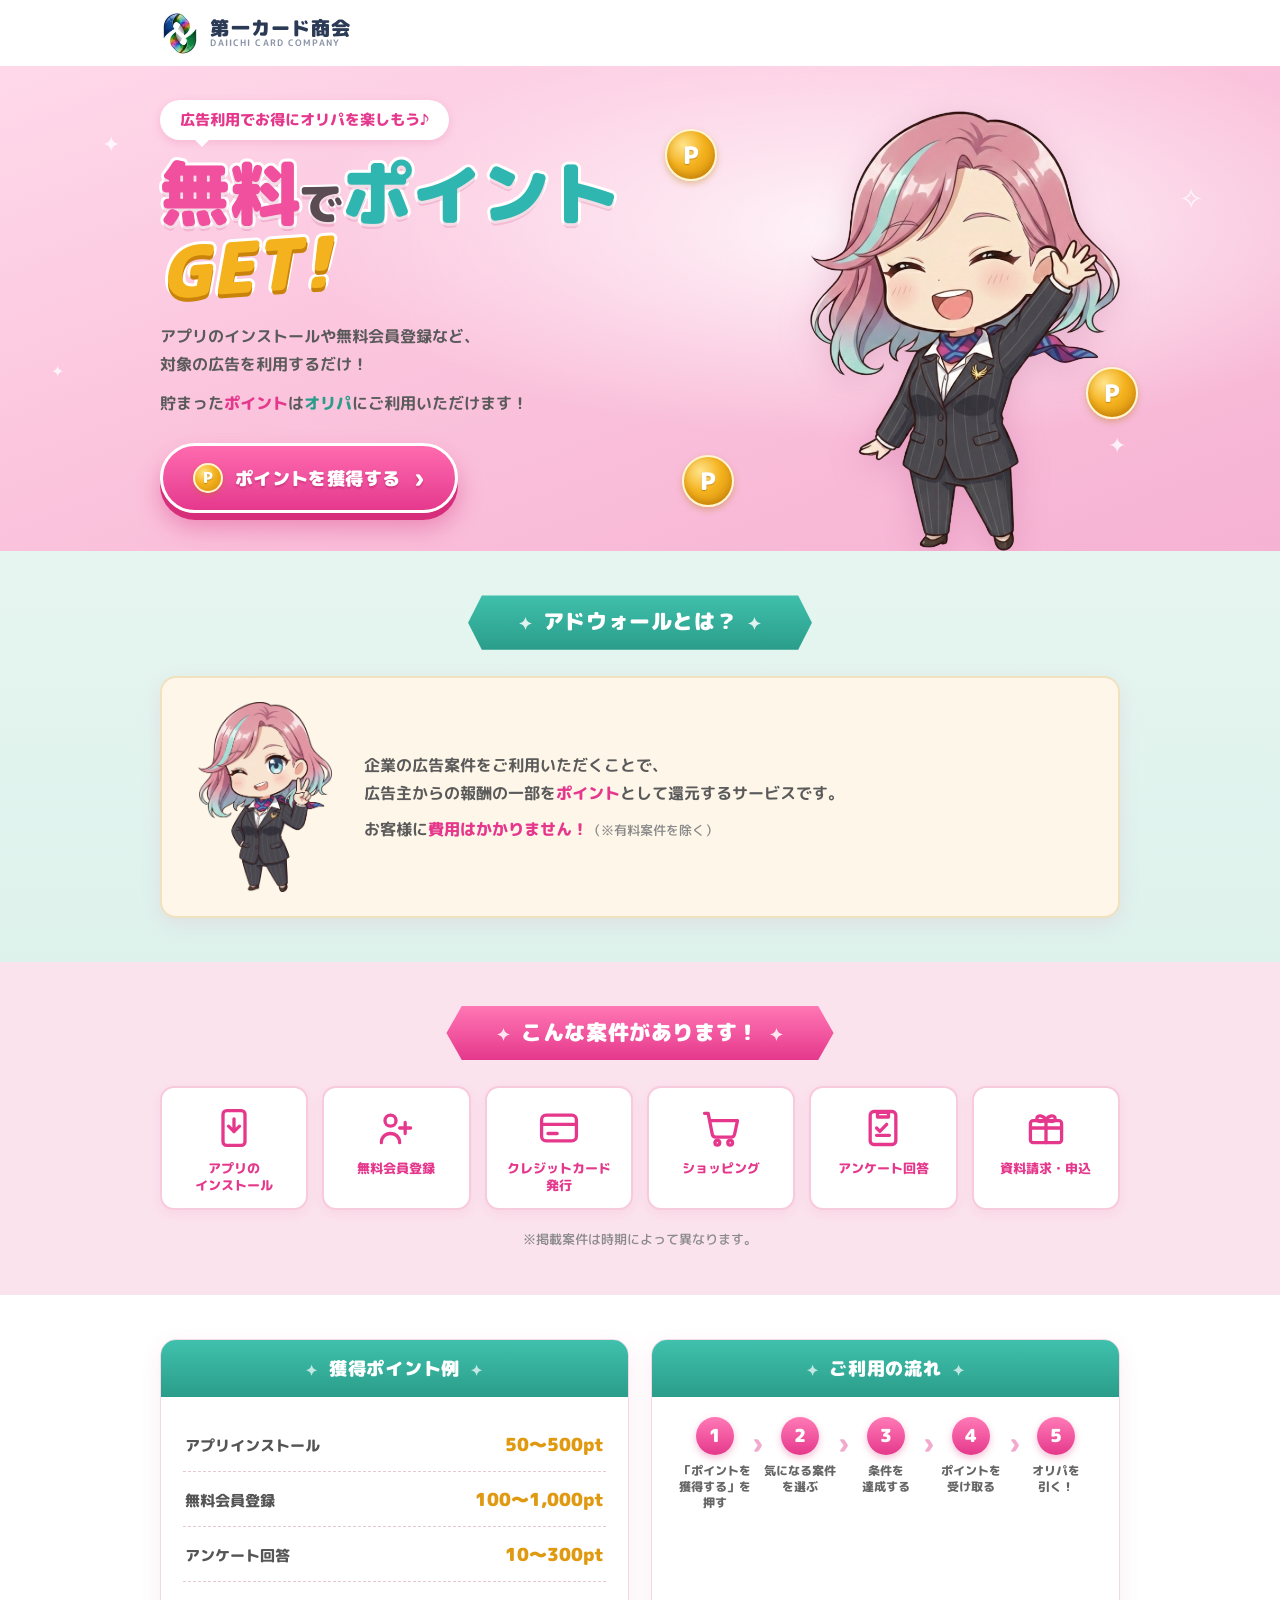
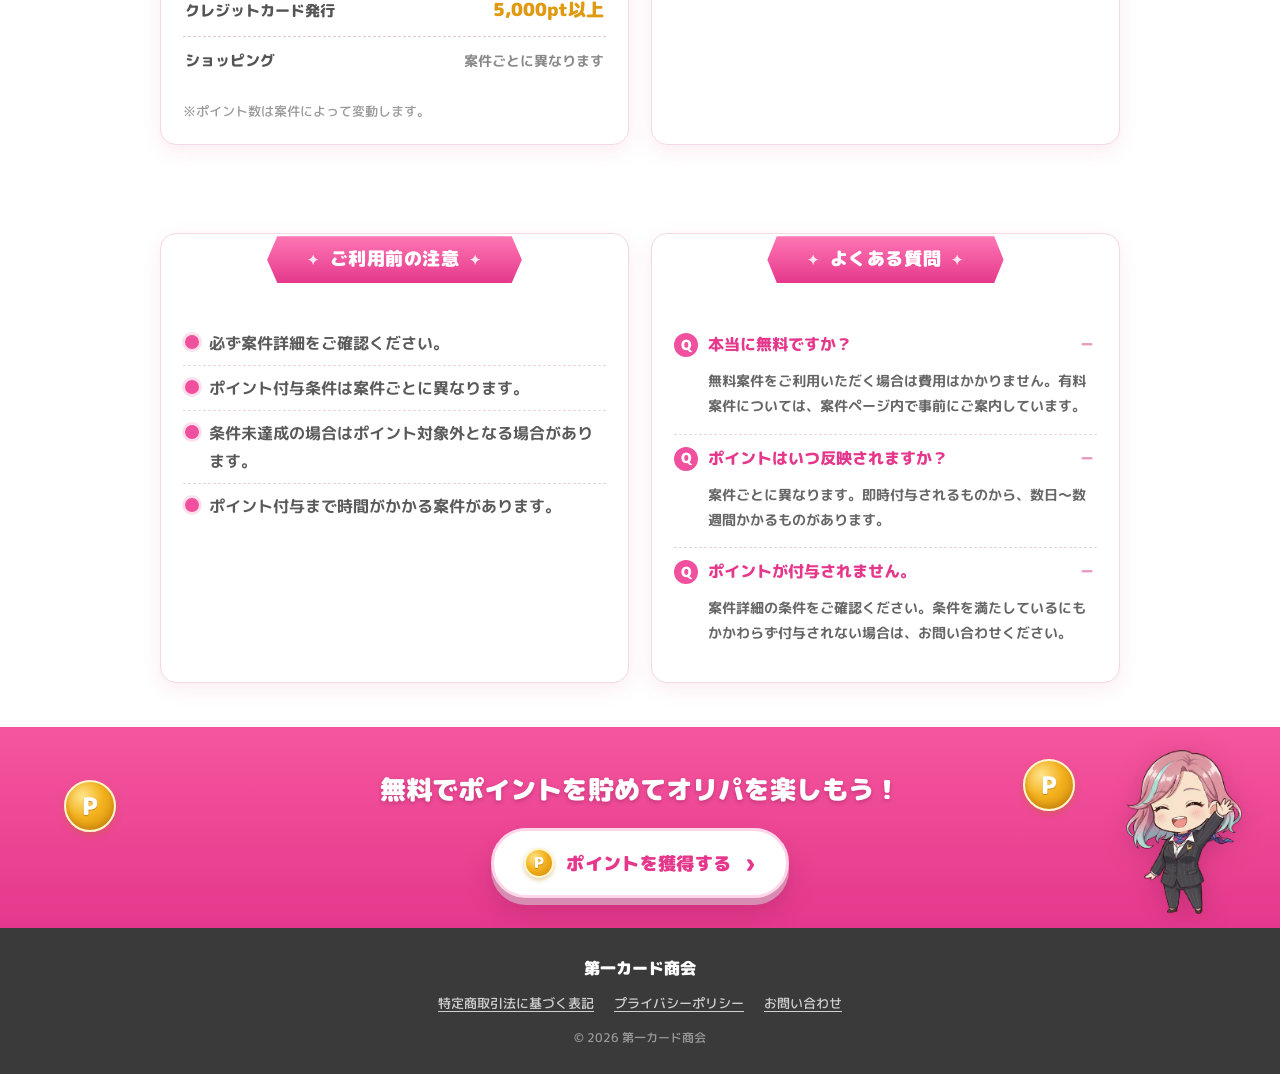
==== index.html @ fb0aaa74 "第一カード商会 アドウォールLP 初版 - アドウォール(ポイント還元広告)経由の流入向けランディングページ - HTML/CSS/JS 分割構成、モバイル対応、noindex 付与 - 支給ロゴのシ" ====
<!DOCTYPE html>
<html lang="ja">
<head>
<meta charset="UTF-8">
<meta name="viewport" content="width=device-width, initial-scale=1">
<title>無料でポイントGET! | 第一カード商会 アドウォール</title>
<meta name="description" content="アプリのインストールや無料会員登録など、対象の広告を利用するだけで無料でポイントが貯まる。貯まったポイントは第一カード商会のオリパにご利用いただけます。">
<meta name="robots" content="noindex,nofollow">
<meta property="og:title" content="無料でポイントGET! | 第一カード商会 アドウォール">
<meta property="og:description" content="対象の広告を利用するだけで無料ポイント。貯まったポイントはオリパに使えます。">
<meta property="og:type" content="website">
<link rel="preconnect" href="https://fonts.googleapis.com">
<link rel="preconnect" href="https://fonts.gstatic.com" crossorigin>
<link href="https://fonts.googleapis.com/css2?family=M+PLUS+Rounded+1c:wght@400;500;700;800;900&display=swap" rel="stylesheet">
<link rel="stylesheet" href="css/style.css">
</head>
<body>

<!-- ===== Header ===== -->
<header class="site-header" id="siteHeader">
  <div class="container header-inner">
    <a class="brand" href="#" aria-label="第一カード商会">
      <img class="brand-logo" src="assets/logo-mark.png" alt="" width="48" height="56">
      <span class="brand-name">
        <span class="brand-name-ja">第一カード商会</span>
        <span class="brand-name-en">DAIICHI CARD COMPANY</span>
      </span>
    </a>
  </div>
</header>

<main>

  <!-- ===== Hero ===== -->
  <section class="hero">
    <span class="spark s1">✦</span><span class="spark s2">✦</span>
    <span class="spark s3">✧</span><span class="spark s4">✦</span>
    <div class="container hero-inner">
      <div class="hero-copy">
        <p class="hero-badge">広告利用でお得にオリパを楽しもう♪</p>
        <h1 class="hero-title">
          <span class="t-pink">無料</span><span class="t-ink">で</span><span class="t-teal">ポイント</span><span class="t-gold">GET!</span>
        </h1>
        <p class="hero-lead">
          アプリのインストールや無料会員登録など、<br>
          対象の広告を利用するだけ！
        </p>
        <p class="hero-lead">
          貯まった<b class="hl-pink">ポイント</b>は<b class="hl-teal">オリパ</b>にご利用いただけます！
        </p>
        <a class="btn btn-primary" href="#" data-cta>
          <span class="coin coin-sm" aria-hidden="true">P</span>
          <span class="btn-label">ポイントを獲得する</span>
          <span class="btn-arrow" aria-hidden="true">&rsaquo;</span>
        </a>
      </div>
      <div class="hero-illust">
        <img src="assets/character-hero.png" alt="案内キャラクター"
             onerror="this.closest('.hero-illust').classList.add('illust-fallback');this.remove()">
        <span class="coin coin-float f1" aria-hidden="true">P</span>
        <span class="coin coin-float f2" aria-hidden="true">P</span>
        <span class="coin coin-float f3" aria-hidden="true">P</span>
      </div>
    </div>
  </section>

  <!-- ===== アドウォールとは ===== -->
  <section class="section about reveal">
    <div class="container">
      <h2 class="ribbon ribbon-teal"><span class="ribbon-spark">✦</span>アドウォールとは？<span class="ribbon-spark">✦</span></h2>
      <div class="about-body">
        <div class="about-illust" aria-hidden="true">
          <img src="assets/character-point.png" alt=""
               onerror="this.closest('.about-illust').classList.add('illust-fallback');this.remove()">
        </div>
        <div class="about-text">
          <p>企業の広告案件をご利用いただくことで、<br>
             広告主からの報酬の一部を<b class="hl-pink">ポイント</b>として還元するサービスです。</p>
          <p>お客様に<b class="hl-pink">費用はかかりません！</b><span class="note-inline">（※有料案件を除く）</span></p>
        </div>
      </div>
    </div>
  </section>

  <!-- ===== こんな案件があります ===== -->
  <section class="section cases reveal">
    <div class="container">
      <h2 class="ribbon ribbon-pink"><span class="ribbon-spark">✦</span>こんな案件があります！<span class="ribbon-spark">✦</span></h2>
      <ul class="case-grid">
        <li class="case-card">
          <span class="case-icon">
            <svg viewBox="0 0 24 24" fill="none" stroke="currentColor" stroke-width="1.8" stroke-linecap="round" stroke-linejoin="round"><rect x="6" y="2.5" width="12" height="19" rx="2"/><path d="M12 7v7m0 0 3-3m-3 3-3-3"/></svg>
          </span>
          <span class="case-name">アプリの<br>インストール</span>
        </li>
        <li class="case-card">
          <span class="case-icon">
            <svg viewBox="0 0 24 24" fill="none" stroke="currentColor" stroke-width="1.8" stroke-linecap="round" stroke-linejoin="round"><circle cx="9" cy="8" r="3"/><path d="M4 20c0-3 2.2-5 5-5s5 2 5 5"/><path d="M17 9v6m3-3h-6"/></svg>
          </span>
          <span class="case-name">無料会員登録</span>
        </li>
        <li class="case-card">
          <span class="case-icon">
            <svg viewBox="0 0 24 24" fill="none" stroke="currentColor" stroke-width="1.8" stroke-linecap="round" stroke-linejoin="round"><rect x="2.5" y="5" width="19" height="14" rx="2.5"/><path d="M2.5 10h19M6 15h5"/></svg>
          </span>
          <span class="case-name">クレジットカード<br>発行</span>
        </li>
        <li class="case-card">
          <span class="case-icon">
            <svg viewBox="0 0 24 24" fill="none" stroke="currentColor" stroke-width="1.8" stroke-linecap="round" stroke-linejoin="round"><path d="M3 4h2l2.2 11.2A2 2 0 0 0 9.2 17h8.2a2 2 0 0 0 2-1.6L21 8H6"/><circle cx="10" cy="20" r="1.3"/><circle cx="17" cy="20" r="1.3"/></svg>
          </span>
          <span class="case-name">ショッピング</span>
        </li>
        <li class="case-card">
          <span class="case-icon">
            <svg viewBox="0 0 24 24" fill="none" stroke="currentColor" stroke-width="1.8" stroke-linecap="round" stroke-linejoin="round"><rect x="5" y="3" width="14" height="18" rx="2"/><path d="M9 3.5h6V6H9zM8.5 12l1.8 1.8L14 10m-5.5 6h7"/></svg>
          </span>
          <span class="case-name">アンケート回答</span>
        </li>
        <li class="case-card">
          <span class="case-icon">
            <svg viewBox="0 0 24 24" fill="none" stroke="currentColor" stroke-width="1.8" stroke-linecap="round" stroke-linejoin="round"><rect x="3.5" y="8" width="17" height="12" rx="1.5"/><path d="M3.5 12h17M12 8v12M12 8c-1-3-5-3.5-5-1s4 1 5 1zm0 0c1-3 5-3.5 5-1s-4 1-5 1z"/></svg>
          </span>
          <span class="case-name">資料請求・申込</span>
        </li>
      </ul>
      <p class="note-center">※掲載案件は時期によって異なります。</p>
    </div>
  </section>

  <!-- ===== 獲得ポイント例 / ご利用の流れ ===== -->
  <section class="section two-col reveal">
    <div class="container two-col-grid">

      <div class="panel">
        <h2 class="panel-head panel-head-teal">獲得ポイント例</h2>
        <div class="panel-body">
          <dl class="points-list">
            <div><dt>アプリインストール</dt><dd>50〜500pt</dd></div>
            <div><dt>無料会員登録</dt><dd>100〜1,000pt</dd></div>
            <div><dt>アンケート回答</dt><dd>10〜300pt</dd></div>
            <div><dt>クレジットカード発行</dt><dd>5,000pt以上</dd></div>
            <div><dt>ショッピング</dt><dd class="dd-plain">案件ごとに異なります</dd></div>
          </dl>
          <p class="note-left">※ポイント数は案件によって変動します。</p>
        </div>
      </div>

      <div class="panel">
        <h2 class="panel-head panel-head-teal">ご利用の流れ</h2>
        <div class="panel-body">
          <ol class="flow">
            <li class="flow-step"><span class="flow-num">1</span><span class="flow-text">「ポイントを<br>獲得する」を押す</span></li>
            <li class="flow-step"><span class="flow-num">2</span><span class="flow-text">気になる案件<br>を選ぶ</span></li>
            <li class="flow-step"><span class="flow-num">3</span><span class="flow-text">条件を<br>達成する</span></li>
            <li class="flow-step"><span class="flow-num">4</span><span class="flow-text">ポイントを<br>受け取る</span></li>
            <li class="flow-step"><span class="flow-num">5</span><span class="flow-text">オリパを<br>引く！</span></li>
          </ol>
        </div>
      </div>

    </div>
  </section>

  <!-- ===== ご利用前の注意 / よくある質問 ===== -->
  <section class="section two-col reveal">
    <div class="container two-col-grid">

      <div class="panel">
        <h2 class="ribbon ribbon-pink ribbon-sm"><span class="ribbon-spark">✦</span>ご利用前の注意<span class="ribbon-spark">✦</span></h2>
        <div class="panel-body">
          <ul class="note-list">
            <li>必ず案件詳細をご確認ください。</li>
            <li>ポイント付与条件は案件ごとに異なります。</li>
            <li>条件未達成の場合はポイント対象外となる場合があります。</li>
            <li>ポイント付与まで時間がかかる案件があります。</li>
          </ul>
        </div>
      </div>

      <div class="panel">
        <h2 class="ribbon ribbon-pink ribbon-sm"><span class="ribbon-spark">✦</span>よくある質問<span class="ribbon-spark">✦</span></h2>
        <div class="panel-body">
          <div class="faq">
            <div class="faq-item open">
              <button class="faq-q" type="button"><span class="faq-mark">Q</span>本当に無料ですか？</button>
              <div class="faq-a">無料案件をご利用いただく場合は費用はかかりません。有料案件については、案件ページ内で事前にご案内しています。</div>
            </div>
            <div class="faq-item open">
              <button class="faq-q" type="button"><span class="faq-mark">Q</span>ポイントはいつ反映されますか？</button>
              <div class="faq-a">案件ごとに異なります。即時付与されるものから、数日〜数週間かかるものがあります。</div>
            </div>
            <div class="faq-item open">
              <button class="faq-q" type="button"><span class="faq-mark">Q</span>ポイントが付与されません。</button>
              <div class="faq-a">案件詳細の条件をご確認ください。条件を満たしているにもかかわらず付与されない場合は、お問い合わせください。</div>
            </div>
          </div>
        </div>
      </div>

    </div>
  </section>

  <!-- ===== Footer CTA ===== -->
  <section class="footer-cta reveal">
    <span class="coin coin-float f4" aria-hidden="true">P</span>
    <span class="coin coin-float f5" aria-hidden="true">P</span>
    <img class="footer-cta-illust" src="assets/character-hero.png" alt="" aria-hidden="true"
         onerror="this.remove()">
    <div class="container footer-cta-inner">
      <p class="footer-cta-text">無料でポイントを貯めてオリパを楽しもう！</p>
      <a class="btn btn-white" href="#" data-cta>
        <span class="coin coin-sm" aria-hidden="true">P</span>
        <span class="btn-label">ポイントを獲得する</span>
        <span class="btn-arrow" aria-hidden="true">&rsaquo;</span>
      </a>
    </div>
  </section>

</main>

<!-- ===== Site footer ===== -->
<footer class="site-footer">
  <div class="container">
    <p class="foot-brand">第一カード商会</p>
    <nav class="foot-nav">
      <a href="#">特定商取引法に基づく表記</a>
      <a href="#">プライバシーポリシー</a>
      <a href="#">お問い合わせ</a>
    </nav>
    <p class="copyright">&copy; 2026 第一カード商会</p>
  </div>
</footer>

<!-- ===== Sticky CTA (mobile) ===== -->
<div class="sticky-cta" id="stickyCta" hidden>
  <a class="btn btn-primary btn-sticky" href="#" data-cta>
    <span class="coin coin-sm" aria-hidden="true">P</span>
    <span class="btn-label">ポイントを獲得する</span>
    <span class="btn-arrow" aria-hidden="true">&rsaquo;</span>
  </a>
</div>

<script src="js/main.js"></script>
</body>
</html>
---- css/style.css ----
/* =========================================================
   第一カード商会 - アドウォールLP
   ========================================================= */

/* ---------- Design tokens ---------- */
:root{
  --pink:        #f0509e;
  --pink-deep:   #e5388c;
  --pink-dark:   #d62e7a;
  --pink-light:  #fce4ef;
  --pink-bg:     #fbe3ee;
  --magenta:     #f5559e;
  --teal:        #33b4a0;
  --teal-dark:   #2a9d8a;
  --teal-bg:     #e3f4ef;
  --gold:        #f4b21e;
  --gold-dark:   #e09a12;
  --gold-deep:   #c9820a;
  --ink:         #4a4a4a;
  --text:        #5a5a5a;
  --white:       #ffffff;
  --radius:      16px;
  --container:   1000px;
  --shadow-card: 0 6px 20px rgba(224, 96, 150, .12);
}

/* ---------- Reset ---------- */
*,*::before,*::after{box-sizing:border-box;margin:0;padding:0}
html{scroll-behavior:smooth;-webkit-text-size-adjust:100%}
body{
  font-family:"M PLUS Rounded 1c",-apple-system,"Hiragino Kaku Gothic ProN","Yu Gothic",Meiryo,sans-serif;
  color:var(--text);
  line-height:1.75;
  background:var(--white);
  font-weight:500;
  overflow-x:hidden;
}
img{max-width:100%;height:auto;display:block}
a{color:inherit;text-decoration:none}
ul,ol{list-style:none}
b{font-weight:800}

.container{width:100%;max-width:var(--container);margin-inline:auto;padding-inline:20px}

.hl-pink{color:var(--pink-deep);font-weight:800}
.hl-teal{color:var(--teal-dark);font-weight:800}
.note-inline{font-size:.8em;color:#8a8a8a;font-weight:500}
.note-center{text-align:center;font-size:.82rem;color:#8a8a8a;margin-top:18px}
.note-left{font-size:.8rem;color:#9a9a9a;margin-top:14px}

/* ---------- Coins ---------- */
.coin{
  display:inline-grid;place-items:center;
  width:44px;height:44px;border-radius:50%;
  background:radial-gradient(circle at 34% 30%, #ffe38a 0%, var(--gold) 45%, var(--gold-dark) 78%, var(--gold-deep) 100%);
  color:#fff;font-weight:900;font-size:1.3rem;
  border:2px solid #fff5cf;
  box-shadow:0 3px 6px rgba(180,120,0,.35), inset 0 -3px 6px rgba(150,90,0,.35);
  text-shadow:0 1px 1px rgba(150,90,0,.5);
}
.coin-sm{width:30px;height:30px;font-size:.95rem;border-width:2px}
.coin-float{position:absolute;width:52px;height:52px;font-size:1.5rem;z-index:2}

/* ---------- Buttons ---------- */
.btn{
  display:inline-flex;align-items:center;gap:12px;
  padding:16px 30px;border-radius:999px;
  font-weight:900;font-size:1.15rem;letter-spacing:.02em;
  cursor:pointer;border:none;position:relative;
  transition:transform .12s ease, box-shadow .12s ease, filter .12s ease;
}
.btn .btn-arrow{font-size:1.5rem;line-height:1;margin-left:2px}
.btn-label{white-space:nowrap}

.btn-primary{
  background:linear-gradient(180deg,#ff6aae 0%, var(--pink) 55%, var(--pink-deep) 100%);
  color:#fff;
  border:3px solid #fff;
  box-shadow:0 7px 0 var(--pink-dark), 0 14px 24px rgba(214,46,122,.4);
  text-shadow:0 2px 2px rgba(150,20,80,.35);
}
.btn-primary:hover{transform:translateY(2px);box-shadow:0 5px 0 var(--pink-dark),0 10px 18px rgba(214,46,122,.4)}
.btn-primary:active{transform:translateY(7px);box-shadow:0 0 0 var(--pink-dark),0 4px 10px rgba(214,46,122,.35)}

.btn-white{
  background:#fff;color:var(--pink-deep);
  border:3px solid #ffd6e8;
  box-shadow:0 7px 0 #d98cb2, 0 14px 24px rgba(120,20,70,.25);
}
.btn-white:hover{transform:translateY(2px);box-shadow:0 5px 0 #d98cb2,0 10px 18px rgba(120,20,70,.25)}
.btn-white:active{transform:translateY(7px);box-shadow:0 0 0 #d98cb2}

.btn-primary .coin,.btn-white .coin{box-shadow:0 2px 4px rgba(180,120,0,.4)}

/* pulse */
@keyframes cta-pulse{0%,100%{filter:brightness(1)}50%{filter:brightness(1.08)}}
.hero .btn-primary{animation:cta-pulse 2.4s ease-in-out infinite}

/* ---------- Header ---------- */
.site-header{
  position:sticky;top:0;z-index:50;
  background:rgba(255,255,255,.96);
  backdrop-filter:blur(6px);
  transition:box-shadow .2s ease;
}
.site-header.scrolled{box-shadow:0 2px 14px rgba(224,96,150,.18)}
.header-inner{display:flex;align-items:center;gap:12px;padding-block:10px}
.brand{display:flex;align-items:center;gap:11px}
.brand-logo{width:auto;height:46px;object-fit:contain;flex:0 0 auto}
.brand-name{display:flex;flex-direction:column;line-height:1.12}
.brand-name-ja{font-weight:900;font-size:1.18rem;color:#2b3a55;letter-spacing:.06em}
.brand-name-en{font-size:.54rem;letter-spacing:.13em;color:#8a94a6;font-weight:700}

/* ---------- Hero ---------- */
.hero{
  position:relative;overflow:hidden;
  background:
    radial-gradient(ellipse at 68% 34%, rgba(255,255,255,.85) 0%, rgba(255,255,255,0) 46%),
    linear-gradient(160deg,#ffd9ea 0%, #fbc4dd 45%, #f6b2d3 100%);
  padding-block:34px 0;
}
.hero .spark{position:absolute;color:#fff;opacity:.8;font-size:1.4rem;pointer-events:none;animation:twinkle 3s ease-in-out infinite}
.hero .s1{top:12%;left:8%}
.hero .s2{top:60%;left:4%;font-size:1rem;animation-delay:.6s}
.hero .s3{top:22%;right:6%;font-size:1.8rem;animation-delay:1.1s}
.hero .s4{top:74%;right:12%;animation-delay:1.7s}
@keyframes twinkle{0%,100%{opacity:.25;transform:scale(.8)}50%{opacity:.9;transform:scale(1.15)}}

.hero-inner{display:grid;grid-template-columns:1.05fr .95fr;align-items:end;gap:20px}
.hero-copy{padding-bottom:38px}

.hero-badge{
  display:inline-block;
  background:#fff;color:var(--pink-deep);
  font-weight:800;font-size:.92rem;
  padding:7px 20px;border-radius:999px;
  box-shadow:0 3px 8px rgba(224,96,150,.22);
  position:relative;margin-bottom:16px;
}
.hero-badge::after{
  content:"";position:absolute;left:34px;bottom:-7px;
  border:8px solid transparent;border-top-color:#fff;border-bottom:0;
}

.hero-title{
  font-weight:900;line-height:1.05;letter-spacing:-.01em;
  font-size:clamp(2.7rem,8.5vw,4.4rem);
  margin-bottom:18px;
  -webkit-text-stroke:6px #fff;
  paint-order:stroke fill;
  text-shadow:0 5px 0 rgba(196,60,120,.18);
}
.hero-title span{display:inline-block}
.t-pink{color:var(--pink)}
.t-ink{color:#5b4b52;font-size:.62em;-webkit-text-stroke-width:4px}
.t-teal{color:#2fb6b0}
.t-gold{color:var(--gold);font-style:italic;transform:rotate(-4deg);text-shadow:0 4px 0 var(--gold-deep)}

.hero-lead{color:#5a5a5a;font-weight:700;font-size:1.02rem;margin-bottom:10px}
.hero-copy .btn{margin-top:16px}

.hero-illust{position:relative;align-self:end;min-height:120px}
.hero-illust img{margin-left:auto;max-height:440px;width:auto;filter:drop-shadow(0 8px 16px rgba(180,80,130,.25))}
.hero-illust.illust-fallback{
  min-height:300px;border:2px dashed rgba(255,255,255,.85);border-radius:16px;
  background:rgba(255,255,255,.28);
  display:grid;place-items:center;margin-bottom:20px;
}
.hero-illust.illust-fallback::after{content:"キャラクター画像\A assets/character-hero.png";white-space:pre;text-align:center;color:#b76f97;font-weight:800;font-size:.85rem}
.hero-illust .f1{top:4%;left:-2%}
.hero-illust .f2{top:58%;right:-4%}
.hero-illust .f3{bottom:10%;left:2%}
@keyframes float-y{0%,100%{transform:translateY(0)}50%{transform:translateY(-10px)}}
.coin-float{animation:float-y 3s ease-in-out infinite}
.hero-illust .f2{animation-delay:.8s}
.hero-illust .f3{animation-delay:1.5s}

/* ---------- Sections ---------- */
.section{padding-block:44px}
.about{background:linear-gradient(180deg,#e6f5f0,#def2ec)}
.cases{background:var(--pink-bg)}

/* ---------- Ribbon headings ---------- */
.ribbon{
  display:block;width:max-content;max-width:100%;margin:0 auto 26px;
  padding:9px 40px;border-radius:8px;
  color:#fff;font-weight:900;font-size:1.3rem;letter-spacing:.03em;
  text-align:center;position:relative;
  clip-path:polygon(4% 0,96% 0,100% 50%,96% 100%,4% 100%,0 50%);
}
.ribbon-teal{background:linear-gradient(180deg,#3fc0ac,var(--teal-dark))}
.ribbon-pink{background:linear-gradient(180deg,#ff77b4,var(--pink-deep))}
.ribbon-sm{font-size:1.1rem;padding:8px 30px;margin-bottom:18px}
.ribbon-spark{opacity:.85;margin-inline:10px;font-size:.8em;vertical-align:middle}

/* ---------- About ---------- */
.about-body{
  display:flex;align-items:center;gap:24px;
  background:#fdf6e9;border:2px solid #f0e1bf;border-radius:var(--radius);
  padding:24px 28px;box-shadow:var(--shadow-card);
}
.about-illust{flex:0 0 150px}
.about-illust img{max-height:190px;margin-inline:auto}
.about-illust.illust-fallback{
  height:170px;border:2px dashed #cfc199;border-radius:12px;
  display:grid;place-items:center;background:#fbf1da;
}
.about-illust.illust-fallback::after{content:"assets/\A character-point.png";white-space:pre;text-align:center;color:#b0a06f;font-weight:800;font-size:.72rem}
.about-text p{font-weight:700;color:#5a5a5a;margin-bottom:8px}
.about-text p:last-child{margin-bottom:0}

/* ---------- Case grid ---------- */
.case-grid{display:grid;grid-template-columns:repeat(6,1fr);gap:14px}
.case-card{
  background:#fff;border:2px solid #f7cade;border-radius:14px;
  padding:18px 8px 14px;text-align:center;
  display:flex;flex-direction:column;align-items:center;gap:10px;
  box-shadow:0 4px 12px rgba(224,96,150,.1);
}
.case-icon{width:44px;height:44px;color:var(--pink-deep)}
.case-icon svg{width:100%;height:100%}
.case-name{font-weight:800;font-size:.82rem;color:var(--pink-deep);line-height:1.3}

/* ---------- Two column ---------- */
.two-col-grid{display:grid;grid-template-columns:1fr 1fr;gap:22px}
.panel{
  background:#fff;border-radius:var(--radius);overflow:hidden;
  box-shadow:var(--shadow-card);border:1px solid #f3d9e6;
}
.panel-head{
  color:#fff;font-weight:900;font-size:1.15rem;text-align:center;
  padding:12px;letter-spacing:.04em;position:relative;
}
.panel-head-teal{background:linear-gradient(180deg,#40c1ad,var(--teal-dark))}
.panel-head::before,.panel-head::after{content:"✦";opacity:.7;font-size:.8em;margin-inline:10px;vertical-align:middle}
.panel-body{padding:20px 22px 22px}
.two-col .panel .ribbon{margin-top:2px}

/* points list */
.points-list div{
  display:flex;justify-content:space-between;align-items:baseline;gap:12px;
  padding:11px 2px;border-bottom:1px dashed #e6c9d8;
}
.points-list div:last-child{border-bottom:none}
.points-list dt{font-weight:800;color:#555;font-size:.95rem}
.points-list dd{font-weight:900;color:var(--gold-dark);font-size:1.15rem;white-space:nowrap}
.points-list dd.dd-plain{color:#8a8a8a;font-size:.9rem;font-weight:700}

/* flow */
.flow{display:flex;flex-wrap:wrap;justify-content:space-between;gap:10px 4px}
.flow-step{
  flex:1 1 0;min-width:80px;text-align:center;position:relative;
  display:flex;flex-direction:column;align-items:center;gap:8px;
}
.flow-step:not(:last-child)::after{
  content:"›";position:absolute;right:-8px;top:14px;
  font-size:1.6rem;font-weight:900;color:#f3a9cd;line-height:1;
}
.flow-num{
  width:38px;height:38px;border-radius:50%;
  display:grid;place-items:center;
  background:linear-gradient(180deg,#ff7ab6,var(--pink-deep));
  color:#fff;font-weight:900;font-size:1.15rem;
  box-shadow:0 3px 7px rgba(224,96,150,.4);
}
.flow-text{font-weight:800;font-size:.76rem;color:#666;line-height:1.35}

/* note list */
.note-list li{
  position:relative;padding:8px 0 8px 26px;font-weight:700;color:#5a5a5a;
  border-bottom:1px dashed #eed3e0;
}
.note-list li:last-child{border-bottom:none}
.note-list li::before{
  content:"";position:absolute;left:2px;top:14px;
  width:14px;height:14px;border-radius:50%;
  background:var(--pink);box-shadow:0 0 0 3px #fbe0ec;
}

/* faq */
.faq-item{border-bottom:1px dashed #eed3e0}
.faq-item:last-child{border-bottom:none}
.faq-q{
  width:100%;text-align:left;background:none;border:none;cursor:pointer;
  display:flex;align-items:center;gap:10px;
  font-family:inherit;font-weight:800;color:var(--pink-deep);font-size:.98rem;
  padding:12px 24px 12px 0;position:relative;line-height:1.5;
}
.faq-mark{
  flex:0 0 auto;width:24px;height:24px;border-radius:50%;
  background:var(--pink);color:#fff;font-weight:900;font-size:.85rem;
  display:grid;place-items:center;
}
.faq-q::after{
  content:"＋";position:absolute;right:2px;top:12px;color:#e79bc1;font-weight:900;
  transition:transform .2s ease;
}
.faq-item.open .faq-q::after{content:"－"}
.faq-a{
  display:none;padding:0 0 14px 34px;font-weight:600;color:#666;font-size:.9rem;
}
.faq-item.open .faq-a{display:block}

/* ---------- Footer CTA ---------- */
.footer-cta{
  position:relative;overflow:clip;
  background:linear-gradient(180deg,var(--magenta),var(--pink-deep));
  padding-block:40px 30px;
}
.footer-cta .f4{top:26%;left:5%;animation-delay:.3s}
.footer-cta .f5{top:16%;right:16%;animation-delay:1.2s}
.footer-cta-illust{
  position:absolute;right:3%;bottom:14px;width:116px;height:auto;z-index:1;
  filter:drop-shadow(0 6px 12px rgba(120,20,70,.3));
}
.footer-cta-inner{text-align:center;position:relative;z-index:2}
.footer-cta-text{
  color:#fff;font-weight:900;font-size:clamp(1.15rem,4vw,1.6rem);
  margin-bottom:16px;text-shadow:0 2px 4px rgba(120,20,70,.35);
}

/* ---------- Site footer ---------- */
.site-footer{background:#3a3a3a;color:#cfcfcf;text-align:center;padding-block:26px;font-size:.82rem}
.foot-brand{font-weight:900;color:#fff;font-size:1rem;margin-bottom:10px}
.foot-nav{display:flex;flex-wrap:wrap;justify-content:center;gap:8px 20px;margin-bottom:12px}
.foot-nav a{color:#cfcfcf;text-decoration:underline;text-underline-offset:3px}
.foot-nav a:hover{color:#fff}
.copyright{color:#9a9a9a;font-size:.75rem}

/* ---------- Sticky CTA ---------- */
.sticky-cta{
  display:none;
  position:fixed;left:0;right:0;bottom:0;z-index:60;
  padding:10px 16px calc(10px + env(safe-area-inset-bottom));
  background:rgba(255,255,255,.9);
  backdrop-filter:blur(6px);
  box-shadow:0 -3px 14px rgba(224,96,150,.22);
  display:flex;justify-content:center;
  animation:slide-up .3s ease;
}
.sticky-cta[hidden]{display:none}
@keyframes slide-up{from{transform:translateY(100%)}to{transform:translateY(0)}}
.btn-sticky{width:100%;max-width:420px;justify-content:center;padding-block:14px;font-size:1.05rem}

/* ---------- Reveal（JSが動くときだけ初期非表示にする） ---------- */
.reveal{transition:opacity .6s ease,transform .6s ease}
.js-reveal .reveal{opacity:0;transform:translateY(24px)}
.js-reveal .reveal.in-view{opacity:1;transform:none}

/* =========================================================
   Responsive
   ========================================================= */
@media (max-width:900px){
  .case-grid{grid-template-columns:repeat(3,1fr)}
}

@media (max-width:768px){
  body{padding-bottom:80px}
  .sticky-cta:not([hidden]){display:flex}
  .footer-cta-illust{display:none}
  .two-col-grid{grid-template-columns:1fr}
  .hero-inner{grid-template-columns:1fr;text-align:center}
  .hero-copy{padding-bottom:0}
  .hero-badge::after{left:50%;margin-left:-8px}
  .hero-copy .btn{margin-inline:auto}
  .hero-illust{max-width:340px;margin:10px auto 0}
  .hero-illust img{margin-inline:auto}
  .about-body{flex-direction:column;text-align:center}
  .about-illust{flex-basis:auto}
}

@media (max-width:560px){
  .container{padding-inline:16px}
  .section{padding-block:34px}
  .brand-name-en{display:none}
  .btn{font-size:1.02rem;padding:15px 22px}
  .ribbon{font-size:1.08rem;padding:8px 26px;clip-path:polygon(6% 0,94% 0,100% 50%,94% 100%,6% 100%,0 50%)}
  .case-grid{grid-template-columns:repeat(2,1fr)}
  .flow{gap:16px 4px}
  .flow-step{flex:1 1 40%;min-width:0}
  .flow-step:nth-child(3)::after,.flow-step:not(:last-child)::after{display:none}
  .points-list dd{font-size:1.02rem}
}

@media (prefers-reduced-motion:reduce){
  *,*::before,*::after{animation:none!important;transition:none!important}
  .js-reveal .reveal{opacity:1;transform:none}
  html{scroll-behavior:auto}
}
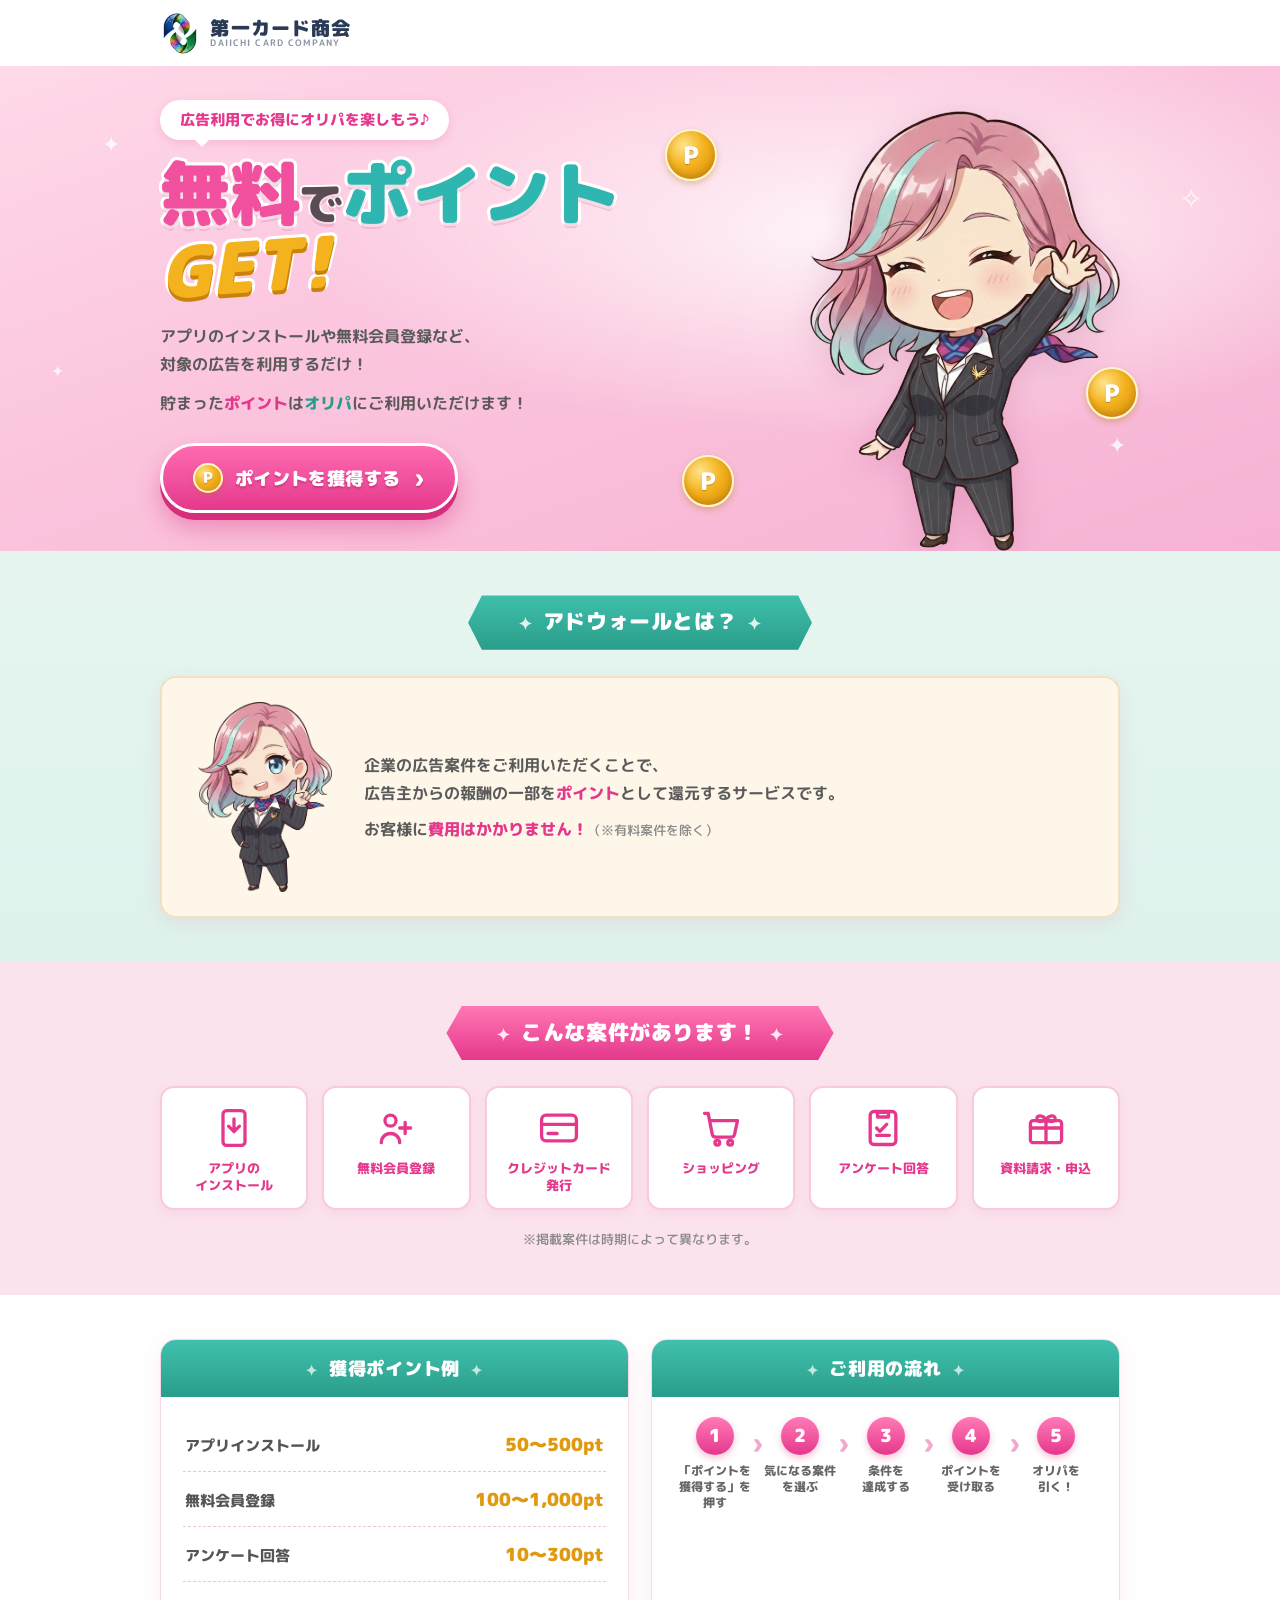
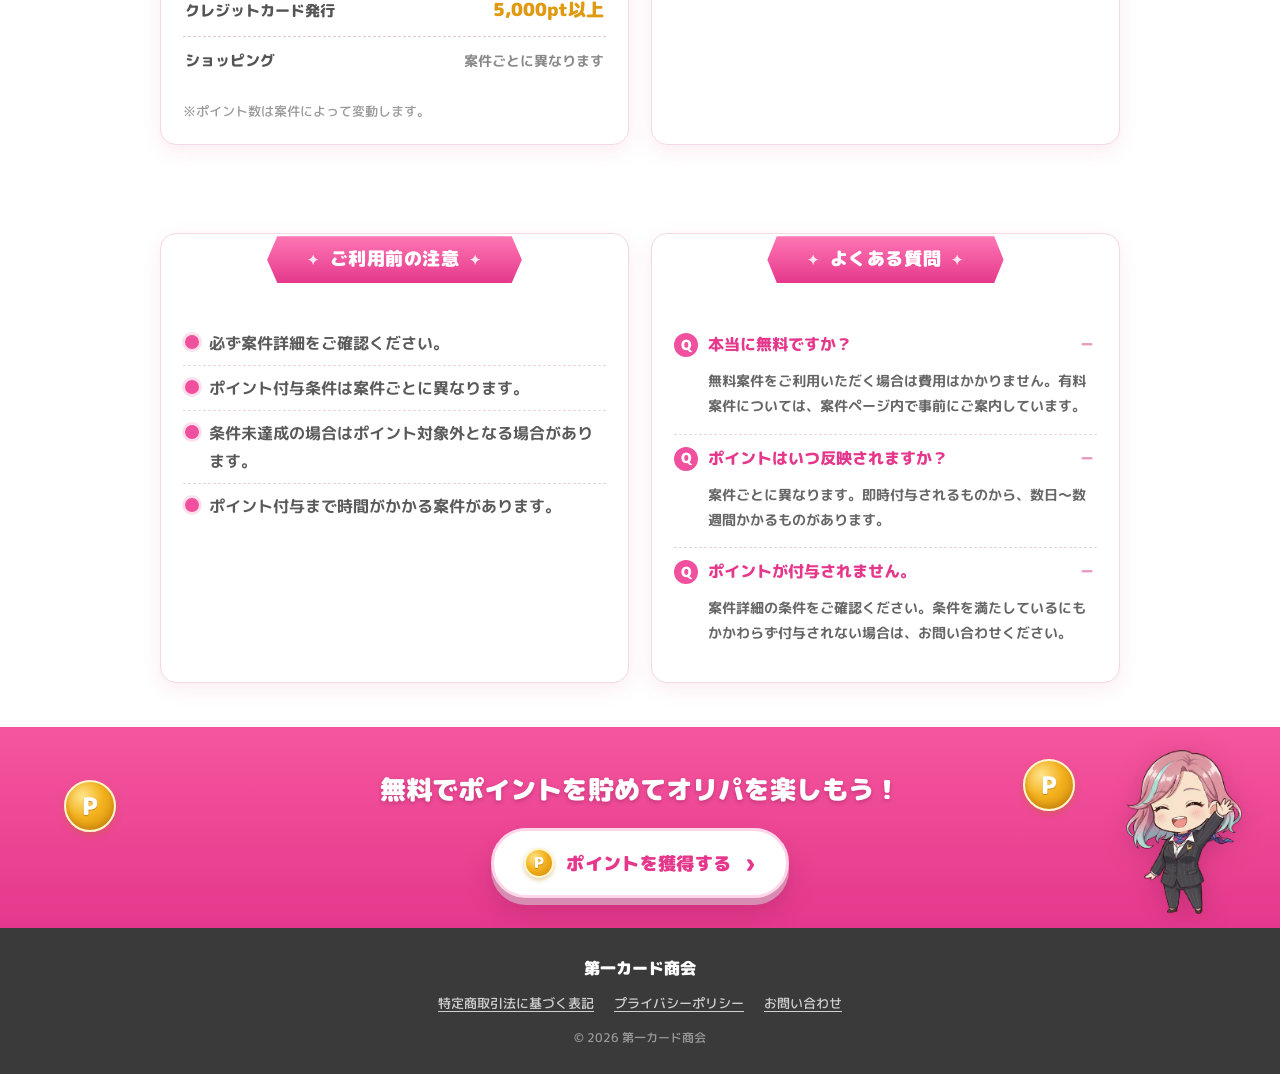
==== commit 5c66c697: "フッターリンクURL差し替え・見出し表示崩れを修正 - サイトフッターの特商法/プライバシー/お問い合わせリンクを実URLに変更 - スマホ幅で見出し和文部分が白潰れする不具合を修正   (-webk" ====
--- a/index.html
+++ b/index.html
@@ -224,9 +224,9 @@
   <div class="container">
     <p class="foot-brand">第一カード商会</p>
     <nav class="foot-nav">
-      <a href="#">特定商取引法に基づく表記</a>
-      <a href="#">プライバシーポリシー</a>
-      <a href="#">お問い合わせ</a>
+      <a href="https://daiichicard.com/pages/legal-info">特定商取引法に基づく表記</a>
+      <a href="https://daiichicard.com/pages/privacy">プライバシーポリシー</a>
+      <a href="https://daiichicard.com/faq">お問い合わせ</a>
     </nav>
     <p class="copyright">&copy; 2026 第一カード商会</p>
   </div>
--- a/css/style.css
+++ b/css/style.css
@@ -146,13 +146,13 @@
   font-weight:900;line-height:1.05;letter-spacing:-.01em;
   font-size:clamp(2.7rem,8.5vw,4.4rem);
   margin-bottom:18px;
-  -webkit-text-stroke:6px #fff;
+  -webkit-text-stroke:.09em #fff;
   paint-order:stroke fill;
   text-shadow:0 5px 0 rgba(196,60,120,.18);
 }
 .hero-title span{display:inline-block}
 .t-pink{color:var(--pink)}
-.t-ink{color:#5b4b52;font-size:.62em;-webkit-text-stroke-width:4px}
+.t-ink{color:#5b4b52;font-size:.62em;-webkit-text-stroke-width:.09em}
 .t-teal{color:#2fb6b0}
 .t-gold{color:var(--gold);font-style:italic;transform:rotate(-4deg);text-shadow:0 4px 0 var(--gold-deep)}
 
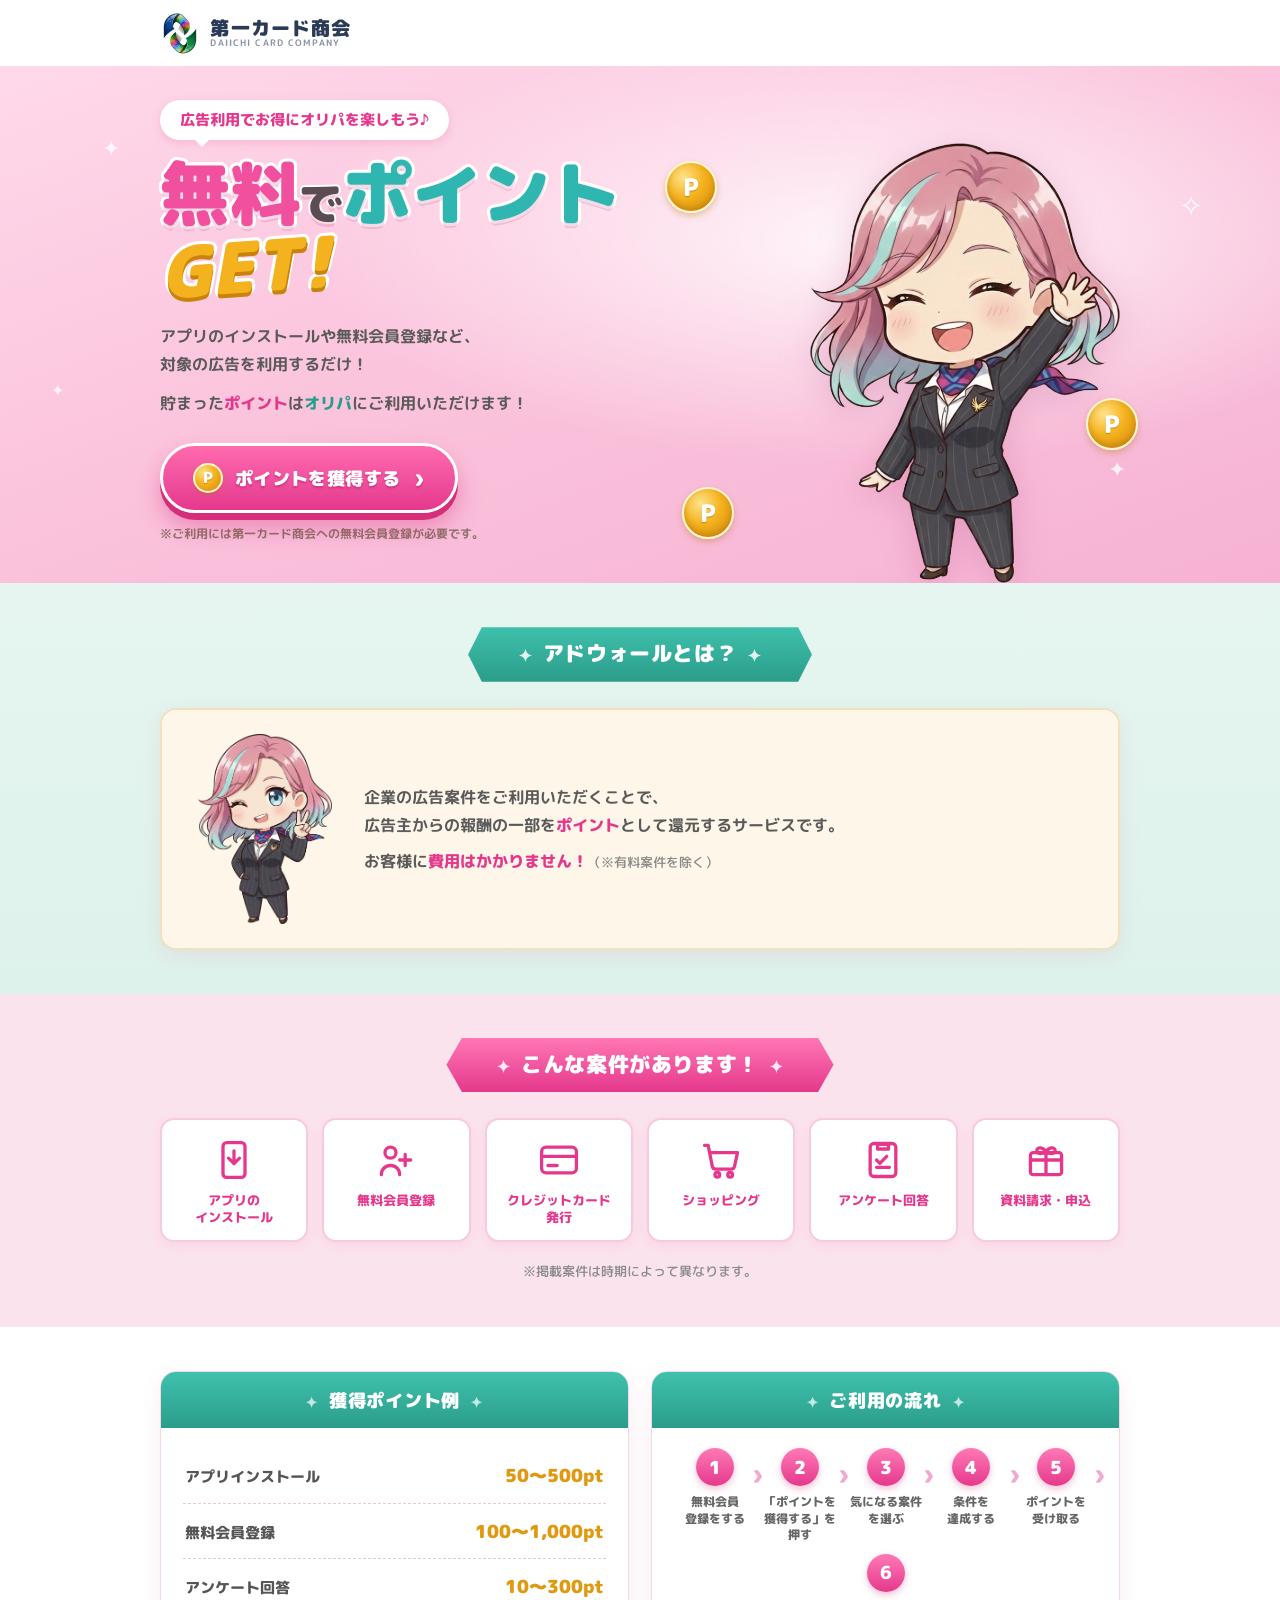
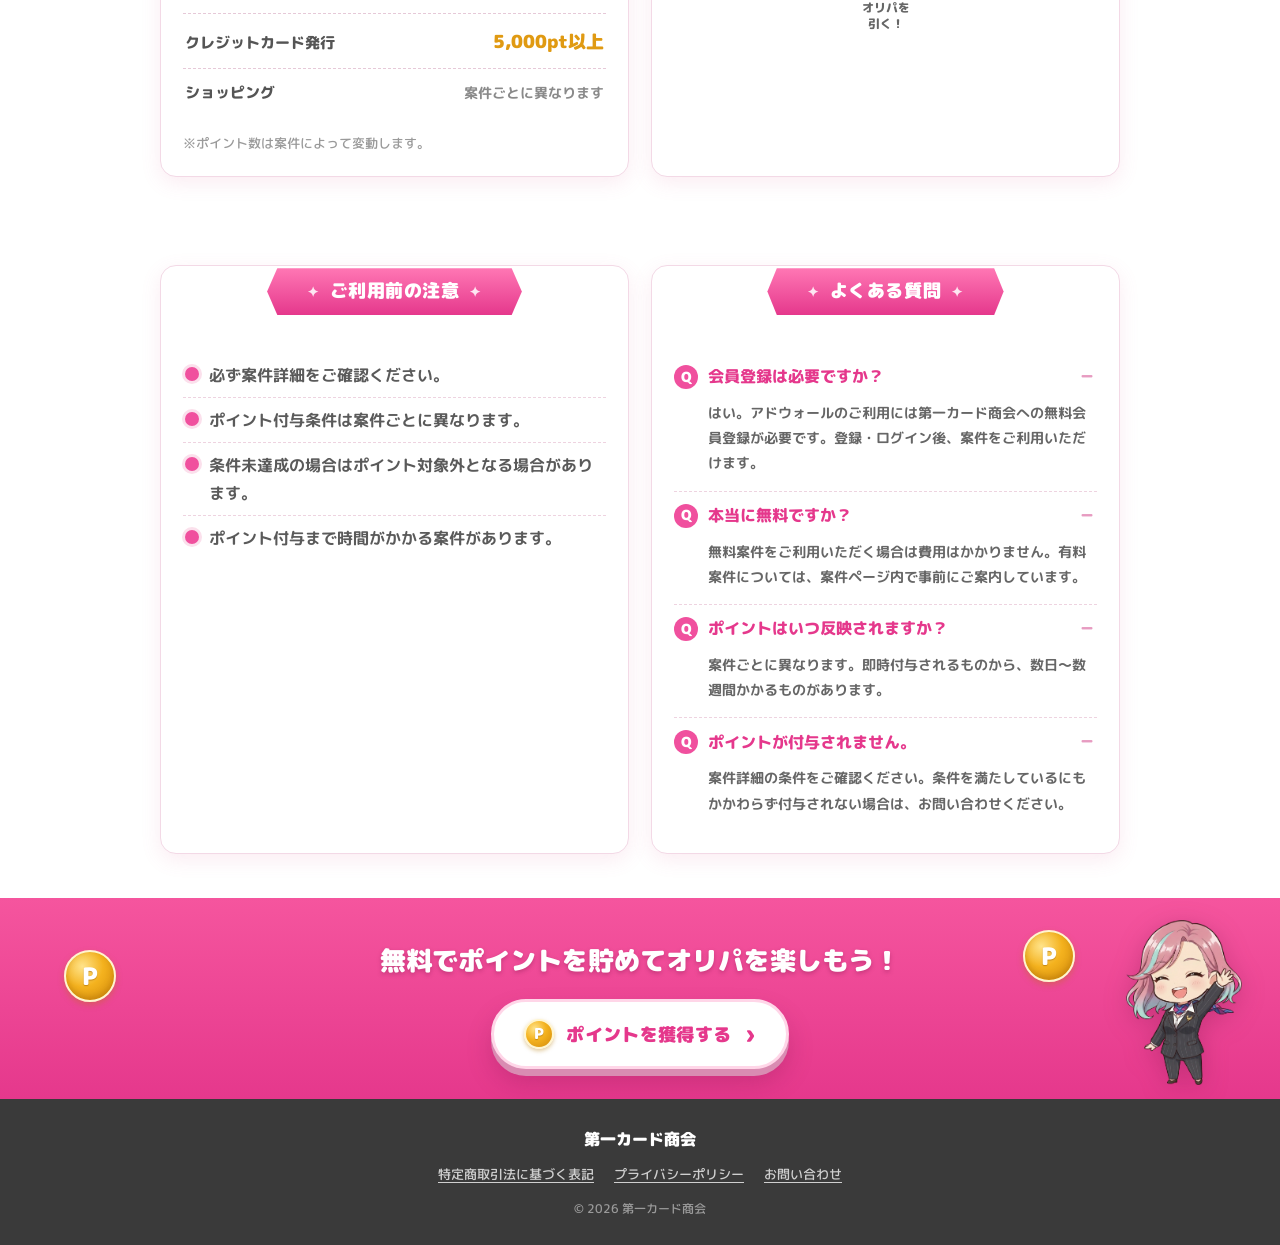
==== commit 26599cb6: "ログイン状態を明示する文言・マイページ導線を追加 login.html(ログイン済みユーザー用): - ヘッダーに「マイページ」リンクを追加(ログイン中の目印を兼ねる)   360px以下の狭い画面で" ====
--- a/index.html
+++ b/index.html
@@ -53,6 +53,7 @@
           <span class="btn-label">ポイントを獲得する</span>
           <span class="btn-arrow" aria-hidden="true">&rsaquo;</span>
         </a>
+        <p class="hero-note">※ご利用には第一カード商会への無料会員登録が必要です。</p>
       </div>
       <div class="hero-illust">
         <img src="assets/character-hero.png" alt="案内キャラクター"
@@ -150,11 +151,12 @@
         <h2 class="panel-head panel-head-teal">ご利用の流れ</h2>
         <div class="panel-body">
           <ol class="flow">
-            <li class="flow-step"><span class="flow-num">1</span><span class="flow-text">「ポイントを<br>獲得する」を押す</span></li>
-            <li class="flow-step"><span class="flow-num">2</span><span class="flow-text">気になる案件<br>を選ぶ</span></li>
-            <li class="flow-step"><span class="flow-num">3</span><span class="flow-text">条件を<br>達成する</span></li>
-            <li class="flow-step"><span class="flow-num">4</span><span class="flow-text">ポイントを<br>受け取る</span></li>
-            <li class="flow-step"><span class="flow-num">5</span><span class="flow-text">オリパを<br>引く！</span></li>
+            <li class="flow-step"><span class="flow-num">1</span><span class="flow-text">無料会員<br>登録をする</span></li>
+            <li class="flow-step"><span class="flow-num">2</span><span class="flow-text">「ポイントを<br>獲得する」を押す</span></li>
+            <li class="flow-step"><span class="flow-num">3</span><span class="flow-text">気になる案件<br>を選ぶ</span></li>
+            <li class="flow-step"><span class="flow-num">4</span><span class="flow-text">条件を<br>達成する</span></li>
+            <li class="flow-step"><span class="flow-num">5</span><span class="flow-text">ポイントを<br>受け取る</span></li>
+            <li class="flow-step"><span class="flow-num">6</span><span class="flow-text">オリパを<br>引く！</span></li>
           </ol>
         </div>
       </div>
@@ -182,6 +184,10 @@
         <h2 class="ribbon ribbon-pink ribbon-sm"><span class="ribbon-spark">✦</span>よくある質問<span class="ribbon-spark">✦</span></h2>
         <div class="panel-body">
           <div class="faq">
+            <div class="faq-item open">
+              <button class="faq-q" type="button"><span class="faq-mark">Q</span>会員登録は必要ですか？</button>
+              <div class="faq-a">はい。アドウォールのご利用には第一カード商会への無料会員登録が必要です。登録・ログイン後、案件をご利用いただけます。</div>
+            </div>
             <div class="faq-item open">
               <button class="faq-q" type="button"><span class="faq-mark">Q</span>本当に無料ですか？</button>
               <div class="faq-a">無料案件をご利用いただく場合は費用はかかりません。有料案件については、案件ページ内で事前にご案内しています。</div>
--- a/css/style.css
+++ b/css/style.css
@@ -104,12 +104,44 @@
   transition:box-shadow .2s ease;
 }
 .site-header.scrolled{box-shadow:0 2px 14px rgba(224,96,150,.18)}
-.header-inner{display:flex;align-items:center;gap:12px;padding-block:10px}
+.header-inner{display:flex;align-items:center;justify-content:space-between;gap:12px;padding-block:10px}
 .brand{display:flex;align-items:center;gap:11px}
 .brand-logo{width:auto;height:46px;object-fit:contain;flex:0 0 auto}
 .brand-name{display:flex;flex-direction:column;line-height:1.12}
 .brand-name-ja{font-weight:900;font-size:1.18rem;color:#2b3a55;letter-spacing:.06em}
 .brand-name-en{font-size:.54rem;letter-spacing:.13em;color:#8a94a6;font-weight:700}
+
+/* ログイン済みページ: マイページへのリンク(ログイン状態の目印を兼ねる) */
+.mypage-link{
+  display:inline-flex;align-items:center;gap:6px;flex:0 0 auto;
+  padding:8px 16px 8px 12px;border-radius:999px;
+  background:var(--teal-bg);color:var(--teal-dark);
+  font-weight:800;font-size:.82rem;letter-spacing:.02em;
+  border:1.5px solid rgba(42,157,138,.25);
+  transition:background .15s ease, transform .12s ease;
+}
+.mypage-link:hover{background:#d5efe8;transform:translateY(-1px)}
+.mypage-link:active{transform:translateY(0)}
+.mypage-icon{display:inline-flex;width:18px;height:18px;flex:0 0 auto}
+.mypage-icon svg{width:100%;height:100%}
+.mypage-dot{
+  display:inline-block;width:7px;height:7px;border-radius:50%;
+  background:var(--teal-dark);flex:0 0 auto;
+  box-shadow:0 0 0 3px rgba(42,157,138,.18);
+}
+.mypage-text{white-space:nowrap}
+@media (max-width:420px){
+  .mypage-link{padding:7px 12px 7px 10px;font-size:.72rem;gap:4px}
+  .mypage-icon{width:16px;height:16px}
+}
+@media (max-width:380px){
+  /* 社名と競合しないよう、アイコン+ドットのみの丸バッジに縮小 */
+  .mypage-link{padding:8px;gap:0}
+  .mypage-text{
+    position:absolute;width:1px;height:1px;overflow:hidden;
+    clip:rect(0,0,0,0);white-space:nowrap;
+  }
+}
 
 /* ---------- Hero ---------- */
 .hero{
@@ -158,6 +190,7 @@
 
 .hero-lead{color:#5a5a5a;font-weight:700;font-size:1.02rem;margin-bottom:10px}
 .hero-copy .btn{margin-top:16px}
+.hero-note{margin-top:10px;font-size:.78rem;color:#8a7268;font-weight:600}
 
 .hero-illust{position:relative;align-self:end;min-height:120px}
 .hero-illust img{margin-left:auto;max-height:440px;width:auto;filter:drop-shadow(0 8px 16px rgba(180,80,130,.25))}
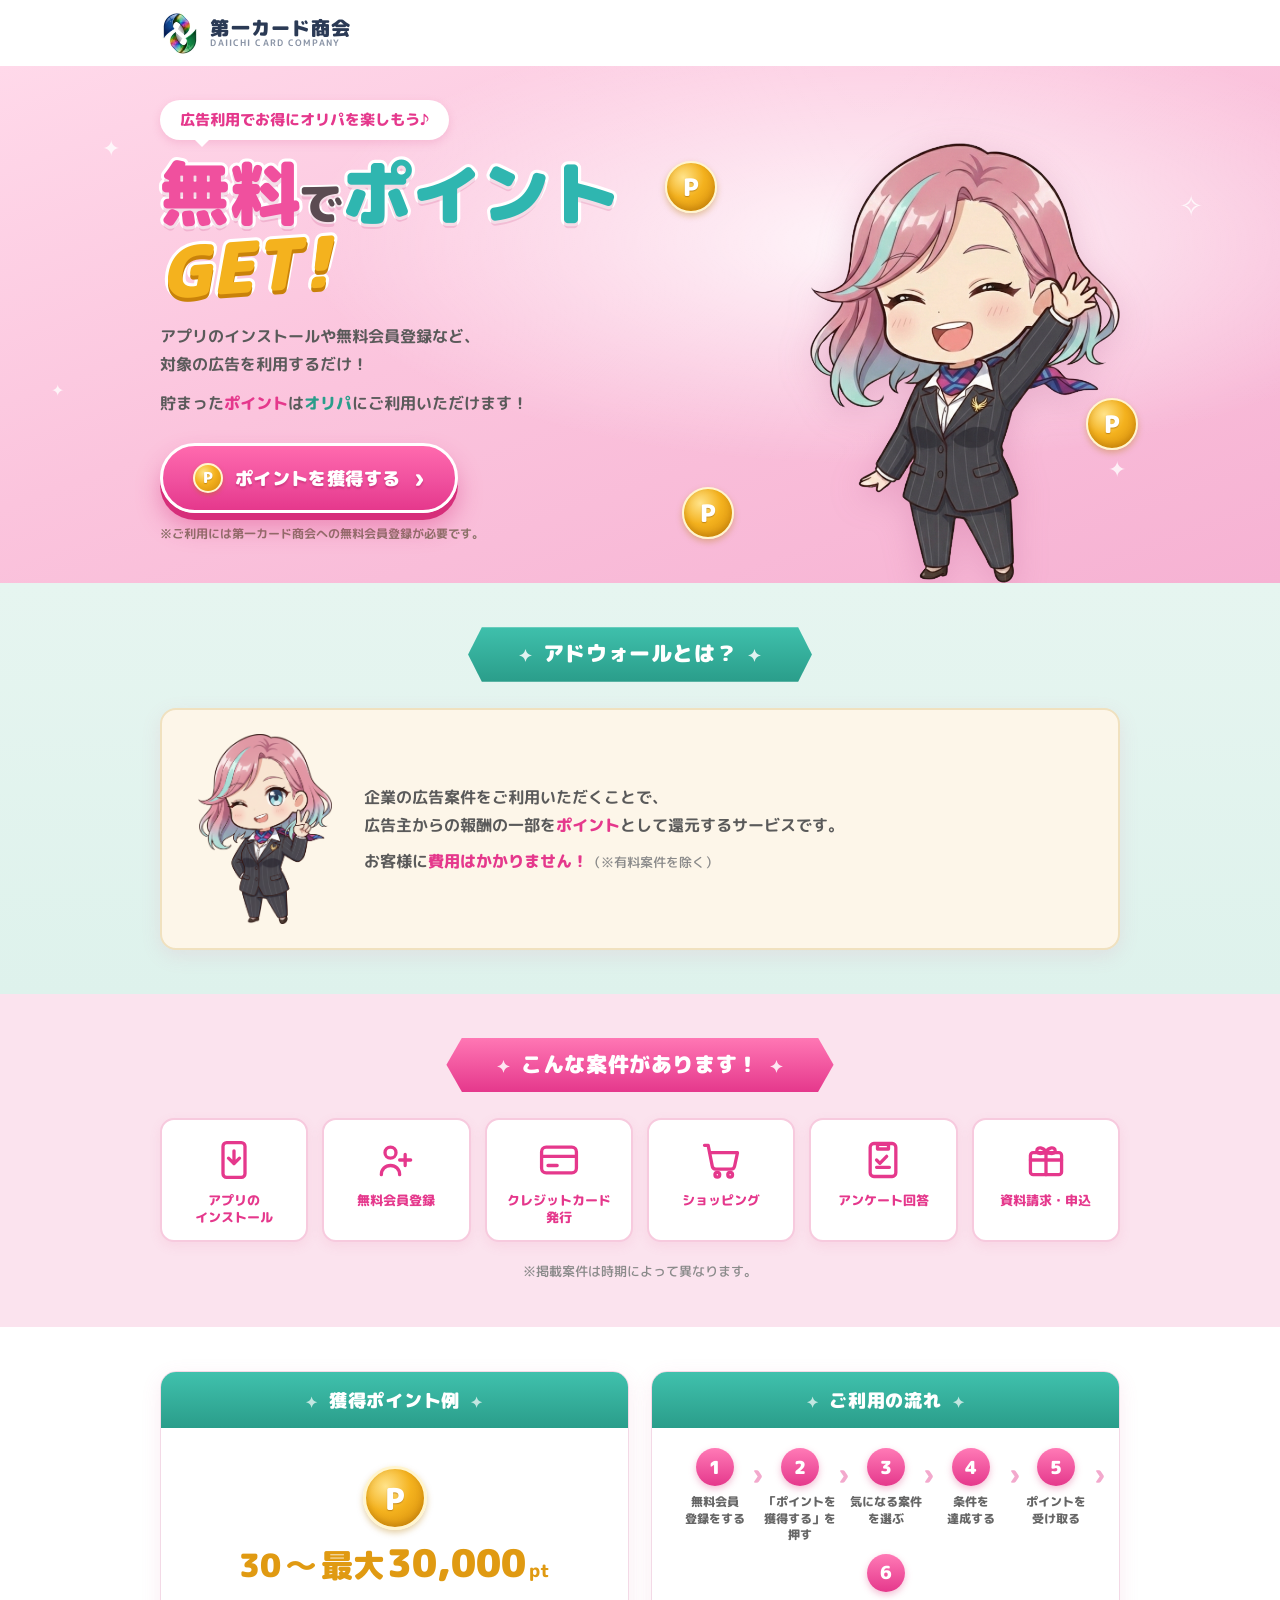
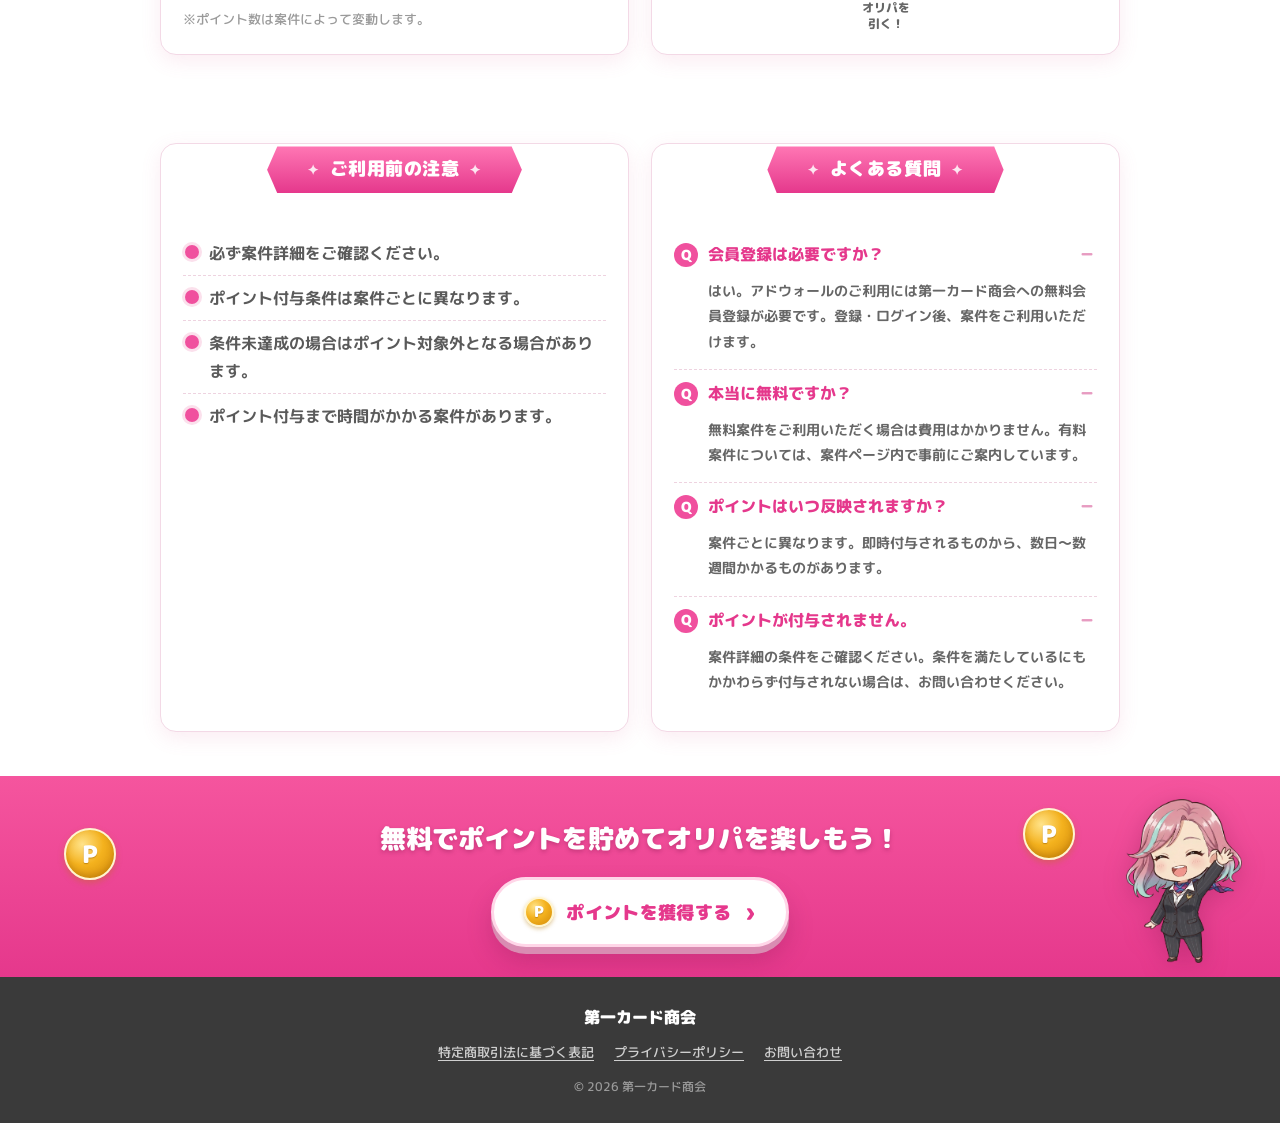
==== commit 8a5eb8a2: "獲得ポイント例をカテゴリ別内訳から単一レンジ表示に変更 - 「獲得ポイント例」を、アプリインストール50〜500pt等のカテゴリ別   内訳リストから、コインアイコン+「30〜最大30,000pt」の" ====
--- a/index.html
+++ b/index.html
@@ -136,13 +136,10 @@
       <div class="panel">
         <h2 class="panel-head panel-head-teal">獲得ポイント例</h2>
         <div class="panel-body">
-          <dl class="points-list">
-            <div><dt>アプリインストール</dt><dd>50〜500pt</dd></div>
-            <div><dt>無料会員登録</dt><dd>100〜1,000pt</dd></div>
-            <div><dt>アンケート回答</dt><dd>10〜300pt</dd></div>
-            <div><dt>クレジットカード発行</dt><dd>5,000pt以上</dd></div>
-            <div><dt>ショッピング</dt><dd class="dd-plain">案件ごとに異なります</dd></div>
-          </dl>
+          <div class="points-highlight">
+            <span class="coin coin-lg" aria-hidden="true">P</span>
+            <p class="points-range">30<span class="points-sep">〜</span>最大<span class="points-max">30,000</span><span class="points-unit">pt</span></p>
+          </div>
           <p class="note-left">※ポイント数は案件によって変動します。</p>
         </div>
       </div>
--- a/css/style.css
+++ b/css/style.css
@@ -269,15 +269,19 @@
 .panel-body{padding:20px 22px 22px}
 .two-col .panel .ribbon{margin-top:2px}
 
-/* points list */
-.points-list div{
-  display:flex;justify-content:space-between;align-items:baseline;gap:12px;
-  padding:11px 2px;border-bottom:1px dashed #e6c9d8;
-}
-.points-list div:last-child{border-bottom:none}
-.points-list dt{font-weight:800;color:#555;font-size:.95rem}
-.points-list dd{font-weight:900;color:var(--gold-dark);font-size:1.15rem;white-space:nowrap}
-.points-list dd.dd-plain{color:#8a8a8a;font-size:.9rem;font-weight:700}
+/* points highlight (獲得ポイント例: 単一レンジ表示) */
+.points-highlight{
+  display:flex;flex-direction:column;align-items:center;gap:10px;
+  padding:18px 4px 8px;text-align:center;
+}
+.coin-lg{width:64px;height:64px;font-size:1.9rem;border-width:3px}
+.points-range{
+  font-weight:900;color:var(--gold-dark);
+  font-size:clamp(1.4rem, 4.2vw, 2rem);line-height:1.2;
+}
+.points-sep{margin:0 4px;color:var(--gold-dark);font-weight:700}
+.points-max{font-size:clamp(1.7rem, 5.2vw, 2.4rem);margin-left:2px}
+.points-unit{font-size:clamp(.9rem, 2.6vw, 1.1rem);margin-left:3px;font-weight:800}
 
 /* flow */
 .flow{display:flex;flex-wrap:wrap;justify-content:space-between;gap:10px 4px}
@@ -412,7 +416,6 @@
   .flow{gap:16px 4px}
   .flow-step{flex:1 1 40%;min-width:0}
   .flow-step:nth-child(3)::after,.flow-step:not(:last-child)::after{display:none}
-  .points-list dd{font-size:1.02rem}
 }
 
 @media (prefers-reduced-motion:reduce){
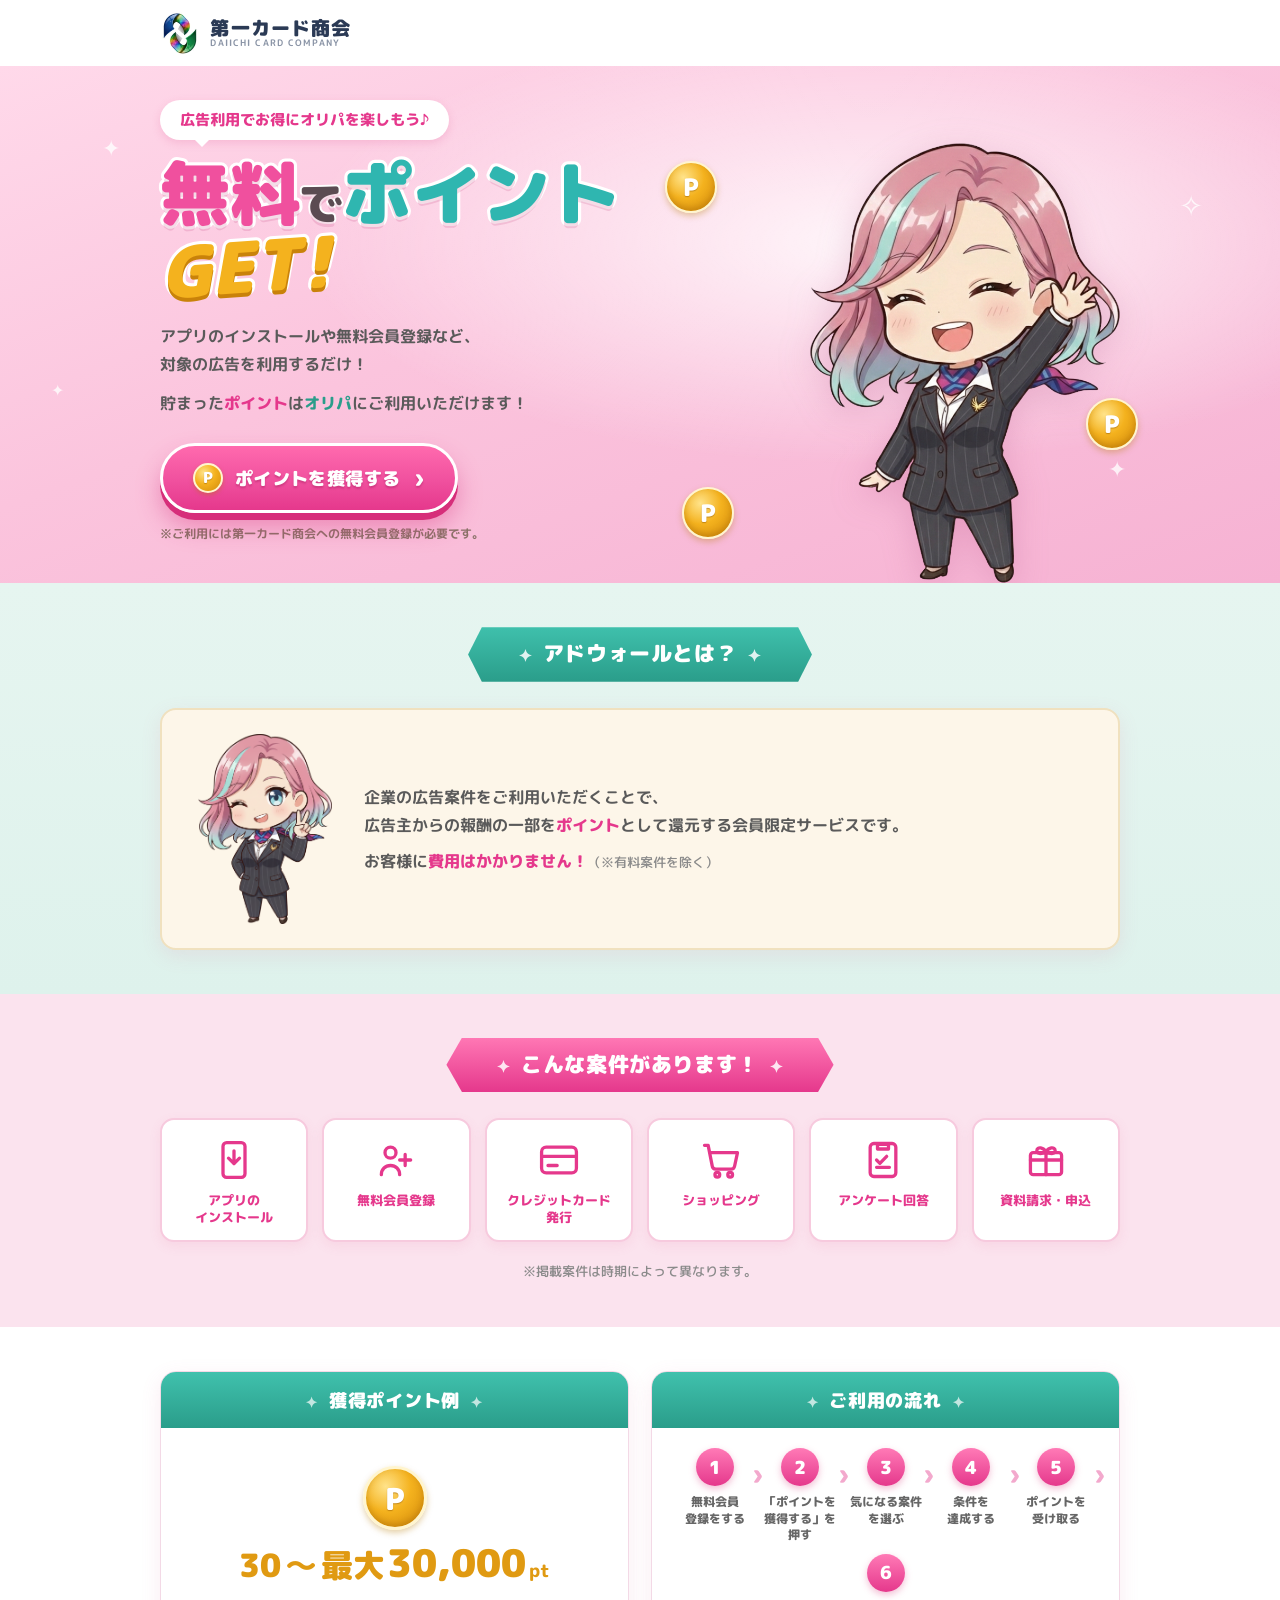
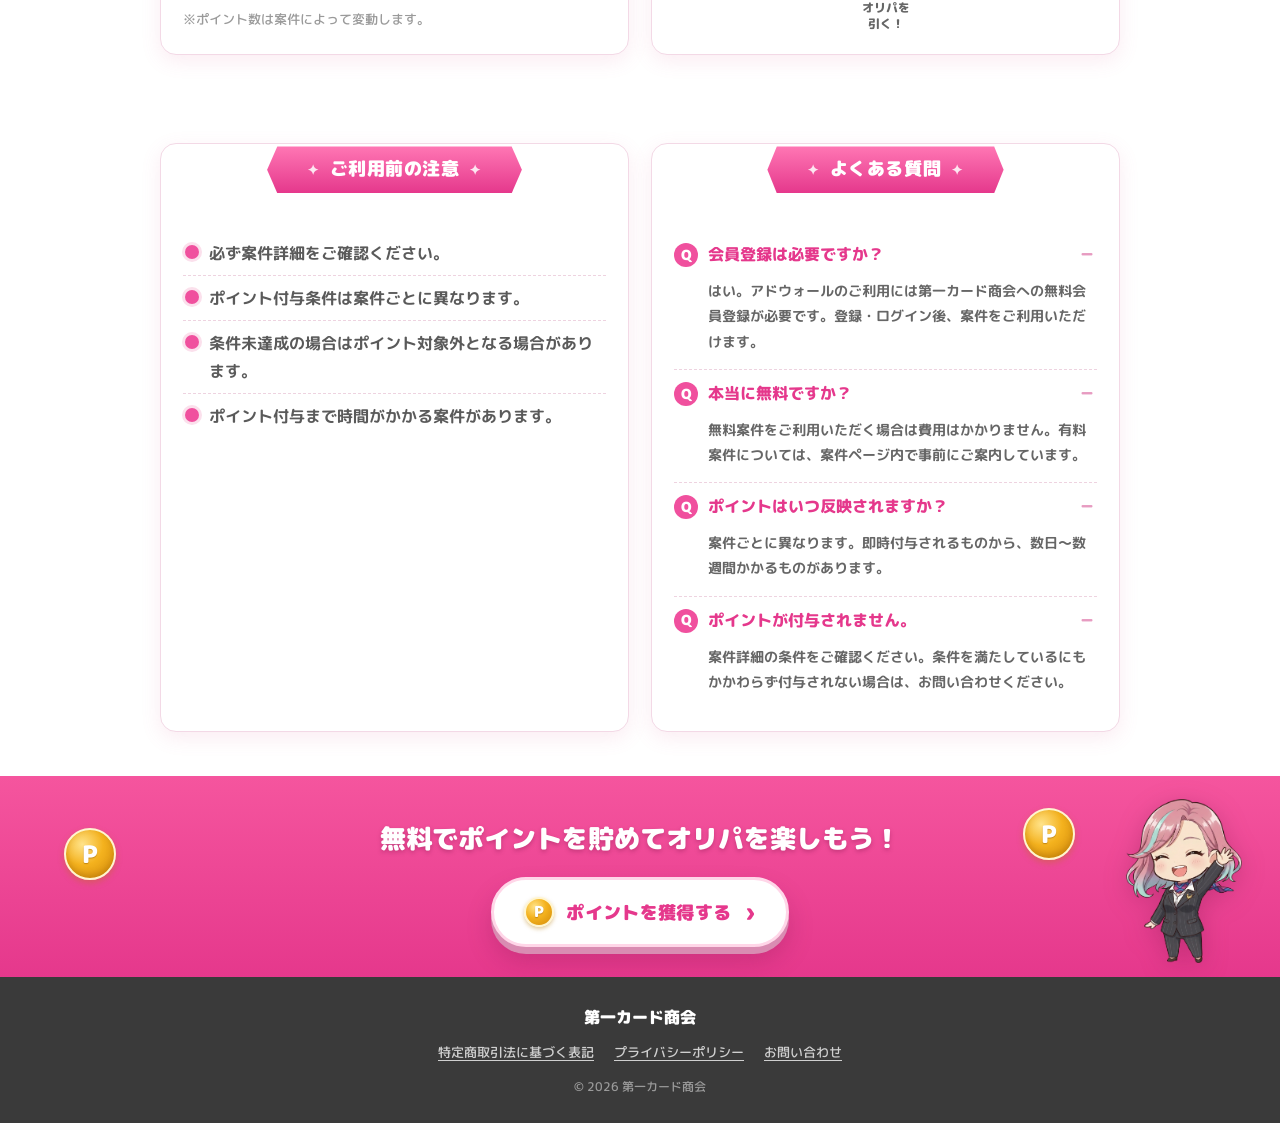
==== commit 1bb02158: "アドウォール説明文を両ページで統一・ログイン済みページの文言を未ログイン用に統一 - 「アドウォールとは？」の説明文をindex.html/login.htmlで統一 - login.htmlの「こん" ====
--- a/index.html
+++ b/index.html
@@ -76,7 +76,7 @@
         </div>
         <div class="about-text">
           <p>企業の広告案件をご利用いただくことで、<br>
-             広告主からの報酬の一部を<b class="hl-pink">ポイント</b>として還元するサービスです。</p>
+             広告主からの報酬の一部を<b class="hl-pink">ポイント</b>として還元する会員限定サービスです。</p>
           <p>お客様に<b class="hl-pink">費用はかかりません！</b><span class="note-inline">（※有料案件を除く）</span></p>
         </div>
       </div>
